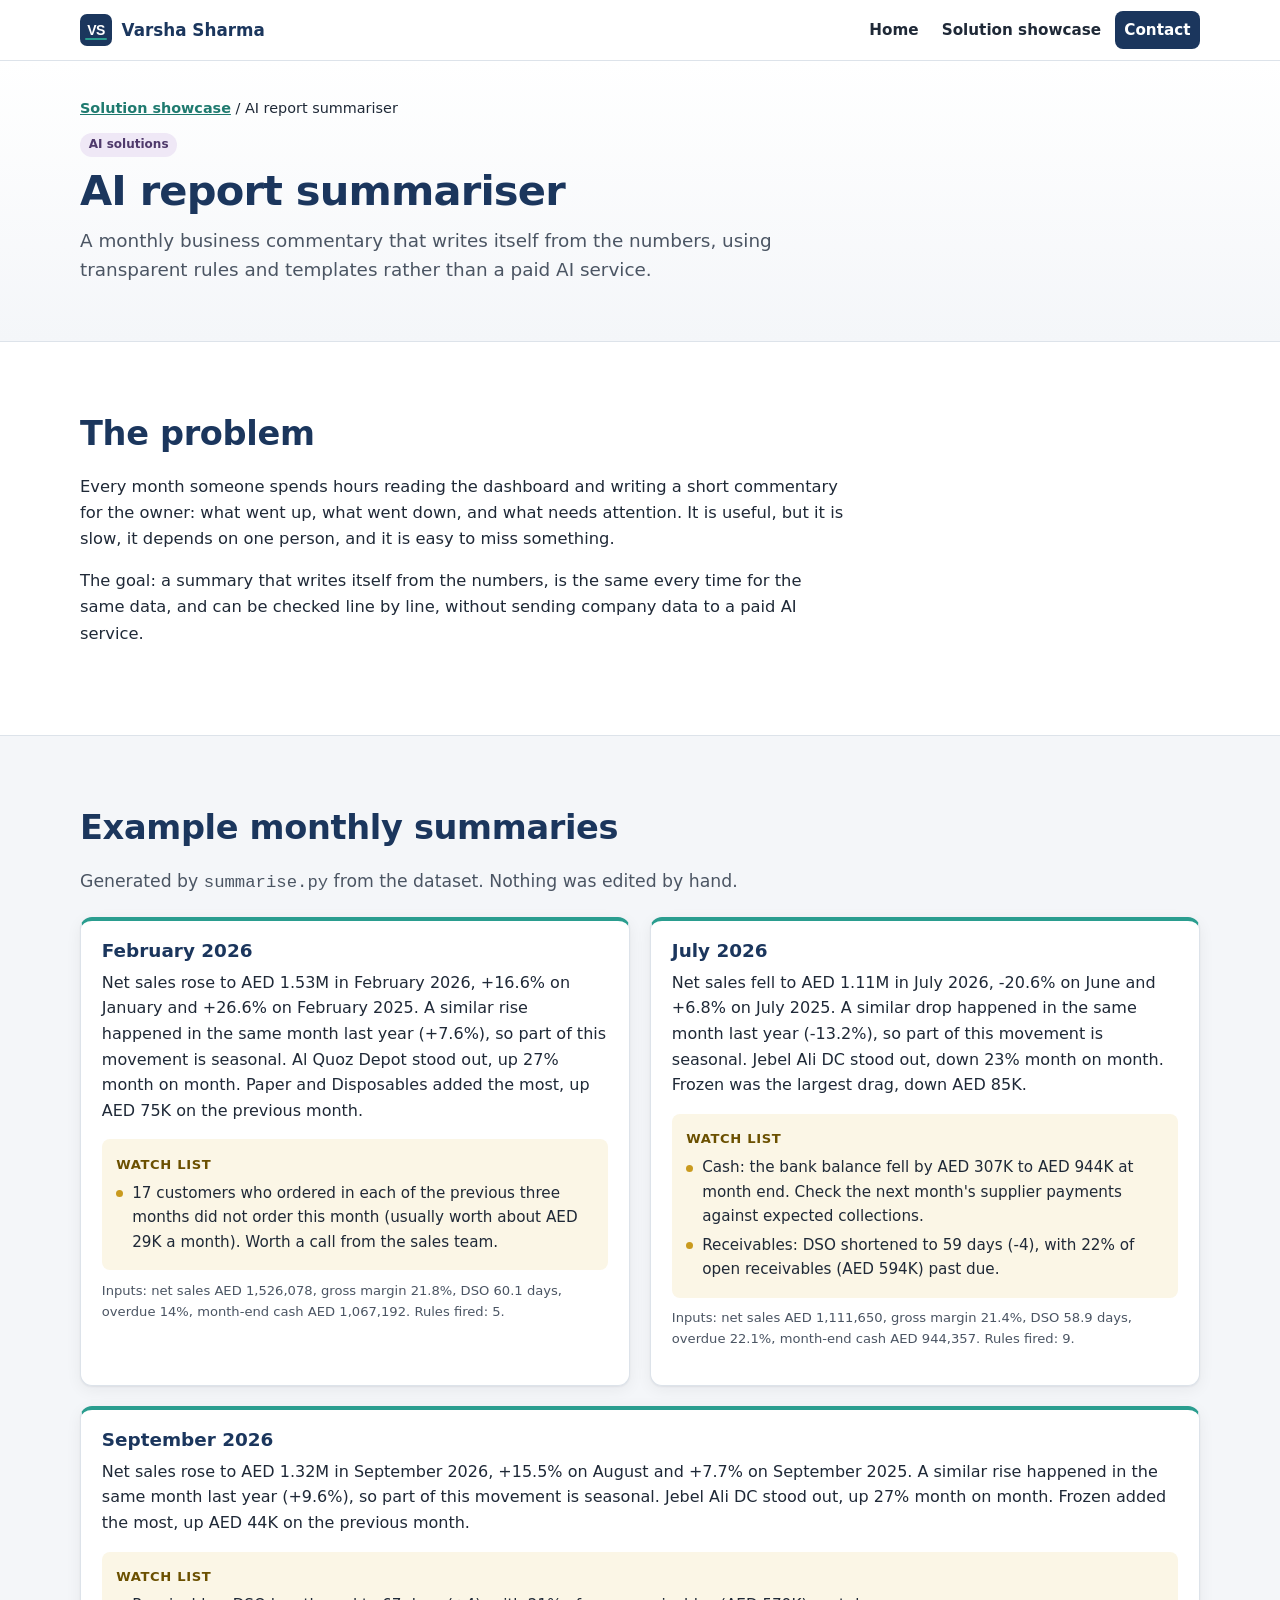
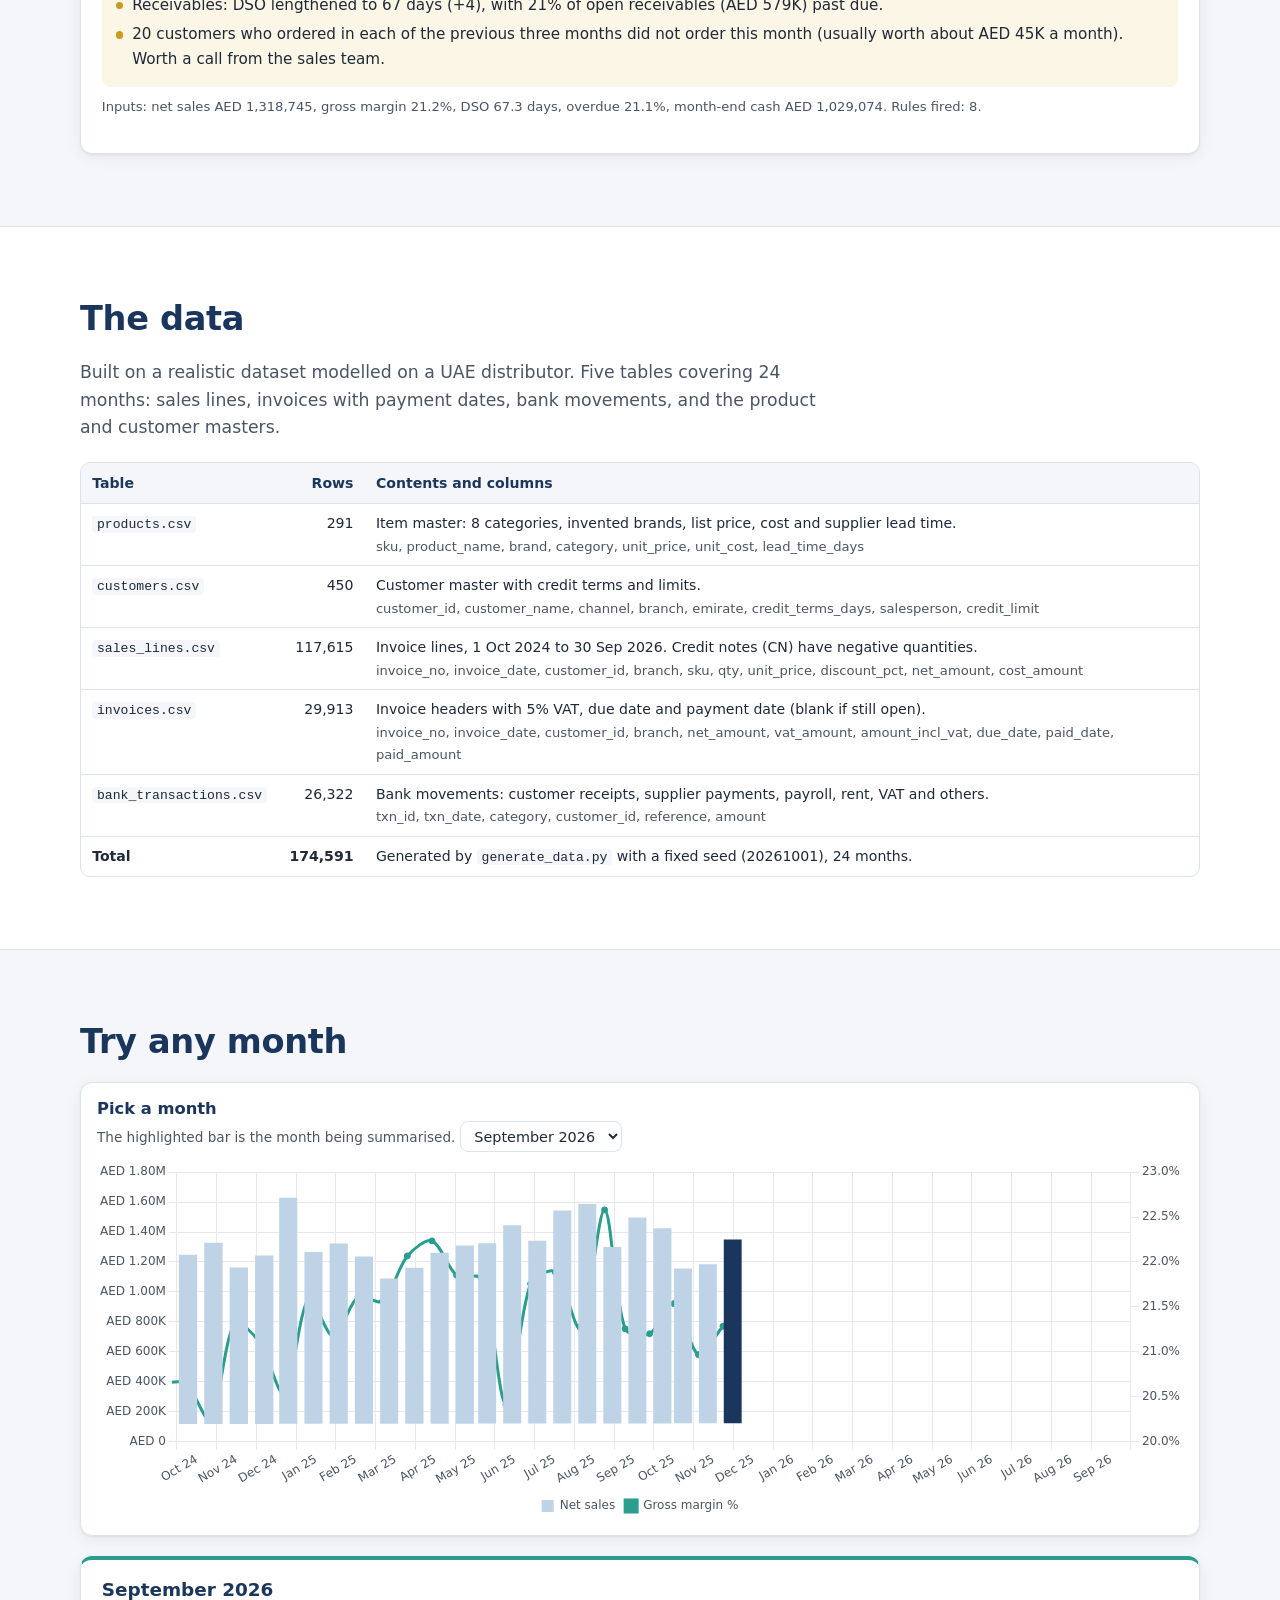
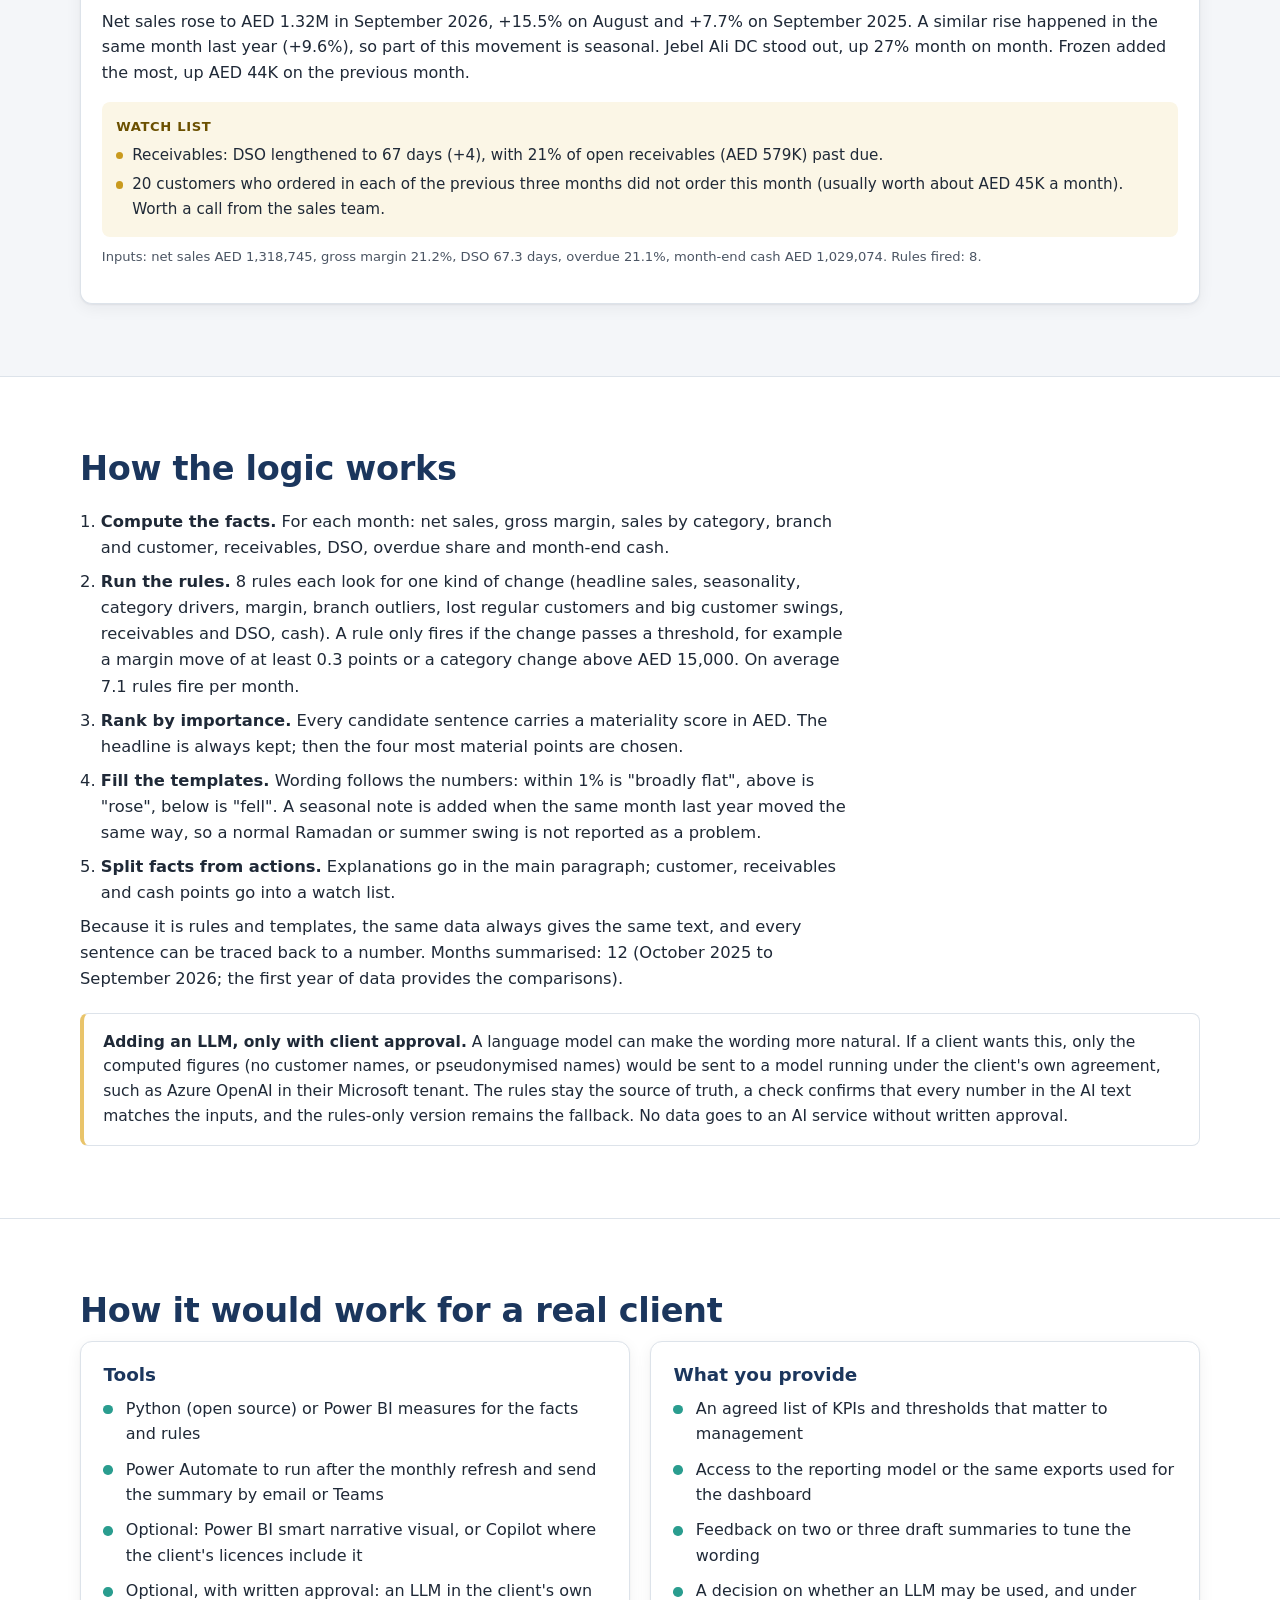
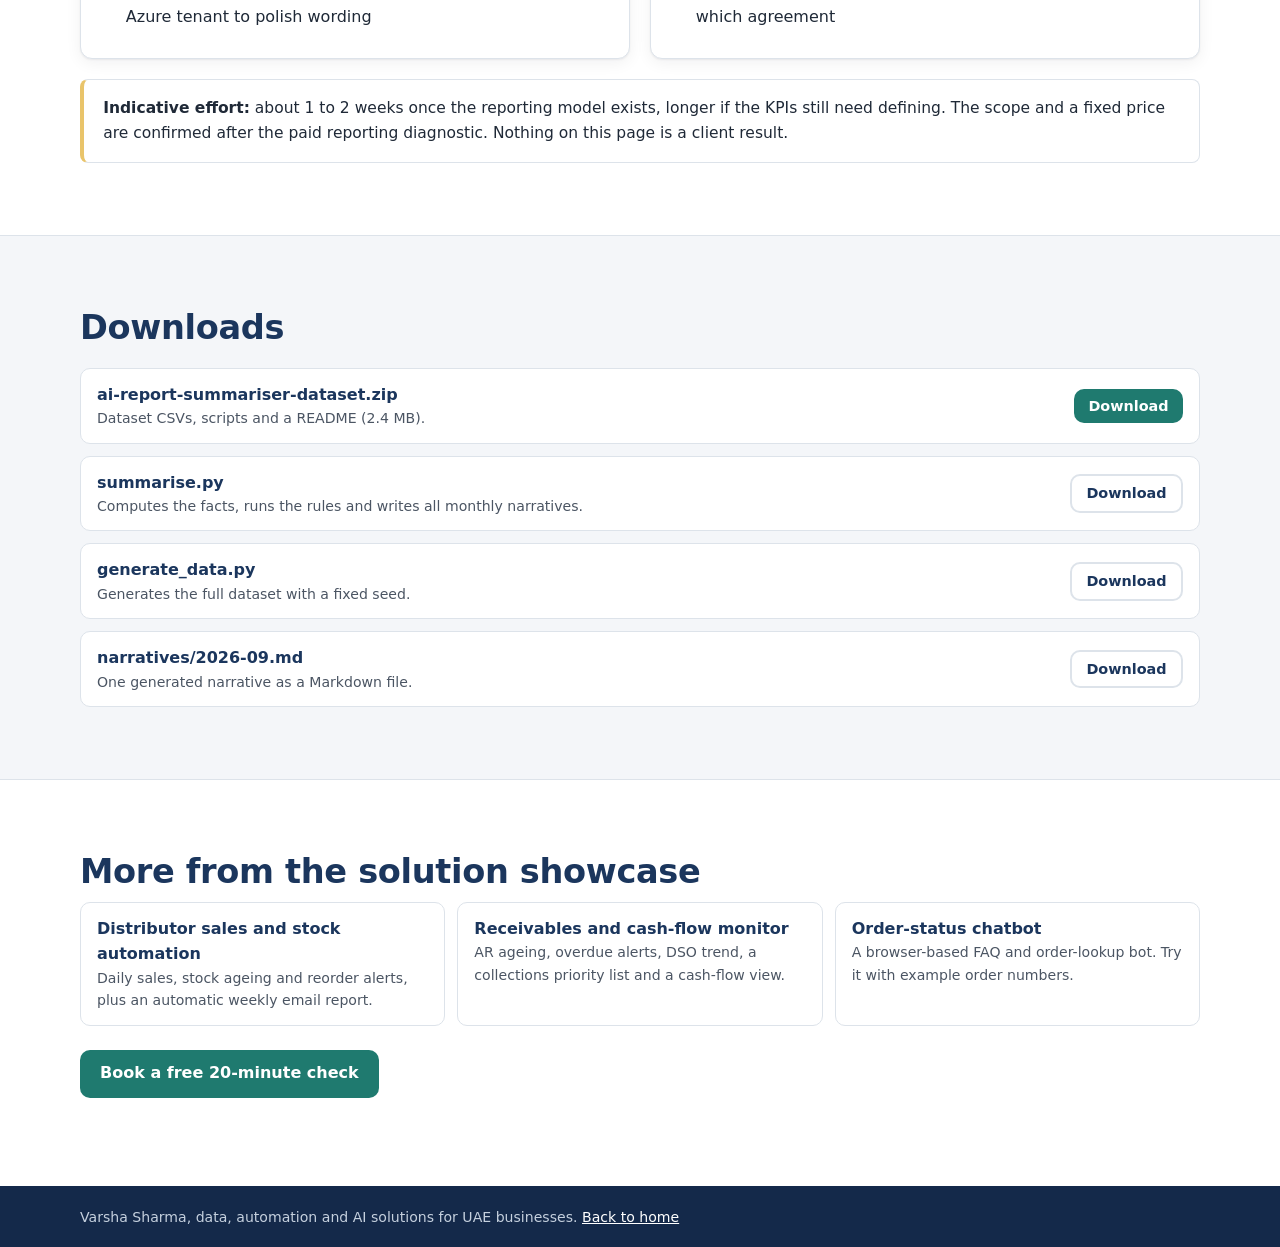
==== ai-report-summariser/index.html @ b8b7bb57 "Publish new portfolio site" ====
<!doctype html>
<html lang="en">
<head>
<meta charset="utf-8">
<meta name="viewport" content="width=device-width, initial-scale=1">
<title>AI report summariser | Solution showcase | Varsha Sharma</title>
<meta name="description" content="Solution showcase: a Python script that writes plain-English monthly business summaries from the numbers using rules and templates, with no paid AI APIs.">
<meta name="theme-color" content="#1B365D">
<link rel="canonical" href="https://itsvarsha.github.io/ai-report-summariser/">
<meta property="og:type" content="article">
<meta property="og:site_name" content="Varsha Sharma">
<meta property="og:title" content="AI report summariser | Solution showcase">
<meta property="og:description" content="Solution showcase: a Python script that writes plain-English monthly business summaries from the numbers using rules and templates, with no paid AI APIs.">
<meta property="og:url" content="https://itsvarsha.github.io/ai-report-summariser/">
<meta property="og:image" content="https://itsvarsha.github.io/assets/og-image.jpg">
<link rel="icon" href="../assets/favicon.svg" type="image/svg+xml">
<link rel="stylesheet" href="../styles.css">
</head>
<body>
<a class="skip" href="#main">Skip to content</a>
<header class="site-header">
  <div class="wrap bar">
    <a class="brand" href="../index.html" aria-label="Varsha Sharma, home">
      <img src="../assets/favicon.svg" alt="" width="32" height="32">
      <span>Varsha Sharma</span>
    </a>
    <nav aria-label="Main">
      <ul>
        <li><a href="../index.html">Home</a></li>
        <li><a href="../index.html#projects">Solution showcase</a></li>
        <li><a class="nav-cta" href="../index.html#contact">Contact</a></li>
      </ul>
    </nav>
  </div>
</header>
<main id="main">
<section class="page-hero"><div class="wrap">
<p class="crumbs"><a href="../index.html#projects">Solution showcase</a> / AI report summariser</p>
<div class="pillars"><span class="pillar p-ai">AI solutions</span></div>
<h1>AI report summariser</h1>
<p class="lead">A monthly business commentary that writes itself from the numbers, using transparent rules and templates rather than a paid AI service.</p>
</div></section>

<section class="section" aria-labelledby="p-title"><div class="wrap stack">
<h2 id="p-title">The problem</h2>
<div class="prose"><p>Every month someone spends hours reading the dashboard and writing a short commentary for the owner: what went up, what went down, and what needs attention. It is useful, but it is slow, it depends on one person, and it is easy to miss something.</p>
<p>The goal: a summary that writes itself from the numbers, is the same every time for the same data, and can be checked line by line, without sending company data to a paid AI service.</p></div>
</div></section>
<section class="section alt" aria-labelledby="ex-title"><div class="wrap stack">
<h2 id="ex-title">Example monthly summaries</h2>
<p class="section-lead" style="margin-bottom:0">Generated by <code>summarise.py</code> from the dataset. Nothing was edited by hand.</p>
<div class="chart-grid two">
<div class="narr" data-example="2026-02"></div>
<div class="narr" data-example="2026-07"></div>
</div>
<div class="narr" data-example="2026-09"></div>
</div></section>
<section class="section" aria-labelledby="d-title"><div class="wrap stack">
<h2 id="d-title">The data</h2>
<p class="section-lead" style="margin-bottom:0">Built on a realistic dataset modelled on a UAE distributor. Five tables covering 24 months: sales lines, invoices with payment dates, bank movements, and the product and customer masters.</p>
<div class="table-wrap"><table class="data"><thead><tr><th scope="col">Table</th><th scope="col" class="num">Rows</th><th scope="col">Contents and columns</th></tr></thead><tbody><tr><td><code>products.csv</code></td><td class="num">291</td><td>Item master: 8 categories, invented brands, list price, cost and supplier lead time.<br><span style="color:var(--muted);font-size:.82rem">sku, product_name, brand, category, unit_price, unit_cost, lead_time_days</span></td></tr><tr><td><code>customers.csv</code></td><td class="num">450</td><td>Customer master with credit terms and limits.<br><span style="color:var(--muted);font-size:.82rem">customer_id, customer_name, channel, branch, emirate, credit_terms_days, salesperson, credit_limit</span></td></tr><tr><td><code>sales_lines.csv</code></td><td class="num">117,615</td><td>Invoice lines, 1 Oct 2024 to 30 Sep 2026. Credit notes (CN) have negative quantities.<br><span style="color:var(--muted);font-size:.82rem">invoice_no, invoice_date, customer_id, branch, sku, qty, unit_price, discount_pct, net_amount, cost_amount</span></td></tr><tr><td><code>invoices.csv</code></td><td class="num">29,913</td><td>Invoice headers with 5% VAT, due date and payment date (blank if still open).<br><span style="color:var(--muted);font-size:.82rem">invoice_no, invoice_date, customer_id, branch, net_amount, vat_amount, amount_incl_vat, due_date, paid_date, paid_amount</span></td></tr><tr><td><code>bank_transactions.csv</code></td><td class="num">26,322</td><td>Bank movements: customer receipts, supplier payments, payroll, rent, VAT and others.<br><span style="color:var(--muted);font-size:.82rem">txn_id, txn_date, category, customer_id, reference, amount</span></td></tr><tr><td><strong>Total</strong></td><td class="num"><strong>174,591</strong></td><td>Generated by <code>generate_data.py</code> with a fixed seed (20261001), 24 months.</td></tr></tbody></table></div>
</div></section>
<section class="section alt" aria-labelledby="try-title"><div class="wrap stack">
<h2 id="try-title">Try any month</h2>
<div class="chart-card"><h3>Pick a month</h3><p class="sub">The highlighted bar is the month being summarised.
<select class="inline" id="month-select" aria-label="Choose a month to summarise"></select></p>
<div class="chart-box tall"><canvas id="c-trend" role="img" aria-label="Monthly net sales and gross margin chart"></canvas></div></div>
<div class="narr" id="narr-out" aria-live="polite"></div>
</div></section>
<section class="section" aria-labelledby="l-title"><div class="wrap stack">
<h2 id="l-title">How the logic works</h2>
<div class="prose"><ol>
<li><strong>Compute the facts.</strong> For each month: net sales, gross margin, sales by category, branch and customer, receivables, DSO, overdue share and month-end cash.</li>
<li><strong>Run the rules.</strong> 8 rules each look for one kind of change (headline sales, seasonality, category drivers, margin, branch outliers, lost regular customers and big customer swings, receivables and DSO, cash). A rule only fires if the change passes a threshold, for example a margin move of at least 0.3 points or a category change above AED 15,000. On average 7.1 rules fire per month.</li>
<li><strong>Rank by importance.</strong> Every candidate sentence carries a materiality score in AED. The headline is always kept; then the four most material points are chosen.</li>
<li><strong>Fill the templates.</strong> Wording follows the numbers: within 1% is "broadly flat", above is "rose", below is "fell". A seasonal note is added when the same month last year moved the same way, so a normal Ramadan or summer swing is not reported as a problem.</li>
<li><strong>Split facts from actions.</strong> Explanations go in the main paragraph; customer, receivables and cash points go into a watch list.</li>
</ol>
<p>Because it is rules and templates, the same data always gives the same text, and every sentence can be traced back to a number. Months summarised: 12 (October 2025 to September 2026; the first year of data provides the comparisons).</p></div>
<div class="callout"><p><strong>Adding an LLM, only with client approval.</strong> A language model can make the wording more natural. If a client wants this, only the computed figures (no customer names, or pseudonymised names) would be sent to a model running under the client's own agreement, such as Azure OpenAI in their Microsoft tenant. The rules stay the source of truth, a check confirms that every number in the AI text matches the inputs, and the rules-only version remains the fallback. No data goes to an AI service without written approval.</p></div>
</div></section>
<section class="section" id="real-client" aria-labelledby="rc-title"><div class="wrap">
<h2 id="rc-title">How it would work for a real client</h2>
<div class="two-col">
<div class="card"><h3>Tools</h3><ul class="list"><li>Python (open source) or Power BI measures for the facts and rules</li><li>Power Automate to run after the monthly refresh and send the summary by email or Teams</li><li>Optional: Power BI smart narrative visual, or Copilot where the client's licences include it</li><li>Optional, with written approval: an LLM in the client's own Azure tenant to polish wording</li></ul></div>
<div class="card"><h3>What you provide</h3><ul class="list"><li>An agreed list of KPIs and thresholds that matter to management</li><li>Access to the reporting model or the same exports used for the dashboard</li><li>Feedback on two or three draft summaries to tune the wording</li><li>A decision on whether an LLM may be used, and under which agreement</li></ul></div>
</div>
<div class="callout" style="margin-top:1.25rem"><p><strong>Indicative effort:</strong> about 1 to 2 weeks once the reporting model exists, longer if the KPIs still need defining. The scope and a fixed price are confirmed after the paid reporting diagnostic. Nothing on this page is a client result.</p></div>
</div></section>
<section class="section alt" aria-labelledby="dl-title"><div class="wrap stack">
<h2 id="dl-title">Downloads</h2>
<div class="dl-list"><div class="dl-item"><div><div class="dl-name">ai-report-summariser-dataset.zip</div><div class="dl-desc">Dataset CSVs, scripts and a README (2.4 MB).</div></div><a class="btn btn-primary" href="downloads/ai-report-summariser-dataset.zip" download>Download</a></div><div class="dl-item"><div><div class="dl-name">summarise.py</div><div class="dl-desc">Computes the facts, runs the rules and writes all monthly narratives.</div></div><a class="btn btn-ghost" href="scripts/summarise.py" download>Download</a></div><div class="dl-item"><div><div class="dl-name">generate_data.py</div><div class="dl-desc">Generates the full dataset with a fixed seed.</div></div><a class="btn btn-ghost" href="../shared/generate_data.py" download>Download</a></div><div class="dl-item"><div><div class="dl-name">narratives/2026-09.md</div><div class="dl-desc">One generated narrative as a Markdown file.</div></div><a class="btn btn-ghost" href="narratives/2026-09.md" download>Download</a></div></div>
</div></section>
<section class="section" aria-labelledby="more-title"><div class="wrap">
<h2 id="more-title">More from the solution showcase</h2>
<div class="other-projects"><a href="../distributor-sales-stock-automation/index.html">Distributor sales and stock automation<span>Daily sales, stock ageing and reorder alerts, plus an automatic weekly email report.</span></a><a href="../receivables-cashflow-monitor/index.html">Receivables and cash-flow monitor<span>AR ageing, overdue alerts, DSO trend, a collections priority list and a cash-flow view.</span></a><a href="../order-status-chatbot/index.html">Order-status chatbot<span>A browser-based FAQ and order-lookup bot. Try it with example order numbers.</span></a></div>
<p style="margin-top:1.5rem"><a class="btn btn-primary" href="../index.html#contact">Book a free 20-minute check</a></p>
</div></section>
</main>
<footer class="site-footer">
  <div class="wrap foot">
    <p>Varsha Sharma, data, automation and AI solutions for UAE businesses. <a href="../index.html" style="color:#fff">Back to home</a></p>
  </div>
</footer>
<script src="../assets/vendor/chart.umd.min.js"></script>
<script src="../assets/js/charts-common.js"></script>
<script src="data.js"></script><script src="app.js"></script>
</body>
</html>
---- styles.css ----
:root{--navy:#1B365D;--navy-2:#14294a;--teal:#2A9D8F;--teal-d:#1f7a6f;--sand:#E9C46A;--ink:#1F2937;--muted:#4B5563;--line:#DDE3EA;--bg:#F4F6F9;--red:#B5403A;--r:12px;--shadow:0 1px 2px rgba(16,24,40,.06),0 4px 16px rgba(16,24,40,.06)}
*,*::before,*::after{box-sizing:border-box}
html{scroll-behavior:smooth;-webkit-text-size-adjust:100%}
body{margin:0;font-family:"Segoe UI",system-ui,-apple-system,Roboto,"Helvetica Neue",Arial,sans-serif;color:var(--ink);background:#fff;font-size:1rem;line-height:1.6}
img{max-width:100%;height:auto;display:block}
a{color:var(--teal-d)}
h1,h2,h3{color:var(--navy);line-height:1.2;margin:0 0 .6rem}
h1{font-size:clamp(1.9rem,6vw,3rem);letter-spacing:-.02em}
h2{font-size:clamp(1.5rem,4vw,2.1rem);letter-spacing:-.01em}
h3{font-size:1.15rem}
p{margin:0 0 1rem}
ul,ol{margin:0;padding:0;list-style:none}
.wrap{width:100%;max-width:1160px;margin:0 auto;padding:0 1.25rem}
.skip{position:absolute;left:-999px;top:0;background:var(--navy);color:#fff;padding:.5rem 1rem;z-index:100}
.skip:focus{left:1rem}
:focus-visible{outline:3px solid var(--sand);outline-offset:2px}

/* header */
.site-header{position:sticky;top:0;z-index:50;background:rgba(255,255,255,.96);border-bottom:1px solid var(--line);backdrop-filter:saturate(1.5) blur(6px)}
.bar{display:flex;align-items:center;justify-content:space-between;gap:1rem;min-height:60px;flex-wrap:wrap}
.brand{display:flex;align-items:center;gap:.6rem;text-decoration:none;color:var(--navy);font-weight:700;font-size:1.05rem}
.site-header nav ul{display:flex;gap:.25rem;align-items:center}
.site-header nav a{display:block;padding:.45rem .6rem;text-decoration:none;color:var(--ink);font-weight:600;font-size:.95rem;border-radius:8px}
.site-header nav a:hover{background:var(--bg)}
.site-header nav li:not(:last-child){display:none}
.site-header nav .nav-cta{background:var(--navy);color:#fff}
.site-header nav .nav-cta:hover{background:var(--navy-2)}

/* buttons */
.btn{display:inline-block;text-decoration:none;font-weight:700;padding:.85rem 1.25rem;border-radius:10px;text-align:center;line-height:1.3;transition:background .15s}
.btn-primary{background:var(--teal-d);color:#fff}
.btn-primary:hover{background:#18665c}
.btn-ghost{color:var(--navy);border:2px solid var(--line);background:#fff}
.btn-ghost:hover{border-color:var(--navy)}

/* hero */
.hero{background:linear-gradient(180deg,#fff 0%,var(--bg) 100%);padding:2.5rem 0 3rem;border-bottom:1px solid var(--line)}
.hero-grid{display:grid;gap:2rem;align-items:center}
.hero-name{font-size:1.25rem;font-weight:700;color:var(--navy);margin:0 0 .35rem}
.eyebrow{display:block;font-size:.85rem;font-weight:700;color:var(--teal-d);text-transform:uppercase;letter-spacing:.06em;margin-bottom:.8rem}
.eyebrow .loc{display:block;color:var(--muted);margin-top:.15rem}
.lead{font-size:1.15rem;color:var(--muted);max-width:38rem}
.actions{display:flex;flex-direction:column;gap:.75rem;margin:1.5rem 0 1rem}
.hero-note{font-size:.95rem;color:var(--muted);margin:0}
.hero-shot{margin:0;background:#fff;border:1px solid var(--line);border-radius:var(--r);box-shadow:var(--shadow);overflow:hidden}
.hero-shot figcaption{padding:.55rem .8rem;border-top:1px solid var(--line)}

/* tag */
.tag{display:inline-block;background:var(--sand);color:#3b2f00;font-weight:700;font-size:.72rem;padding:.15rem .5rem;border-radius:4px;letter-spacing:.04em;text-transform:uppercase;margin-right:.5rem;vertical-align:middle}

/* sections */
.section{padding:3.5rem 0}
.section.alt{background:var(--bg);border-top:1px solid var(--line);border-bottom:1px solid var(--line)}
.section-lead{font-size:1.08rem;color:var(--muted);max-width:46rem;margin-bottom:2rem}
.two-col{display:grid;gap:1.25rem}
.card{background:#fff;border:1px solid var(--line);border-radius:var(--r);padding:1.4rem 1.4rem 1.2rem;box-shadow:var(--shadow)}
.card-problem{border-top:4px solid var(--red)}
.card-solution{border-top:4px solid var(--teal)}
.list li{position:relative;padding-left:1.4rem;margin-bottom:.6rem}
.list li::before{content:"";position:absolute;left:0;top:.55em;width:.6rem;height:.6rem;border-radius:50%;background:var(--teal)}
.list-x li::before{background:var(--red);border-radius:2px}
.mt{margin-top:1.4rem}

/* gallery */
.gallery{display:grid;gap:1.25rem}
.gallery figure{margin:0;background:#fff;border:1px solid var(--line);border-radius:var(--r);overflow:hidden;box-shadow:var(--shadow);height:100%}
.gallery a.zoom{display:block;cursor:zoom-in;border-bottom:1px solid var(--line)}
.gallery a.zoom img{transition:opacity .15s}
.gallery a.zoom:hover img{opacity:.9}
.gallery figcaption{padding:.8rem 1rem 1rem;font-size:.95rem;color:var(--muted)}
.gallery figcaption .tag{display:table;margin:0 0 .45rem}
.gallery figcaption strong{color:var(--navy)}
.gallery-note{display:flex}
.gallery-note>div{background:var(--navy);color:#DCE4EE;border-radius:var(--r);padding:1.5rem;display:flex;flex-direction:column;justify-content:center;width:100%}
.gallery-note h3{color:#fff}
.gallery-note .btn{align-self:flex-start;margin-top:.25rem}

/* steps */
.steps{display:grid;gap:1.25rem;counter-reset:s}
.step{background:var(--bg);border-top:4px solid var(--teal);border-radius:0 0 var(--r) var(--r);padding:1.3rem 1.3rem 1rem}
.step:first-child{border-top-color:var(--sand)}
.step-n{display:block;font-size:.8rem;font-weight:700;color:var(--teal-d);text-transform:uppercase;letter-spacing:.06em;margin-bottom:.3rem}
.step p{color:var(--muted);font-size:.98rem}

/* ai add-ons */
.ai-grid{display:grid;gap:1.25rem}
.ai-card{border-top:4px solid var(--navy);display:flex;flex-direction:column}
.ai-card p{color:var(--muted);font-size:.98rem}
.ai-icon{display:inline-flex;align-items:center;justify-content:center;width:44px;height:44px;border-radius:10px;background:#E7F4F2;color:var(--teal-d);margin-bottom:.8rem}
.ai-note{margin-top:auto;font-size:.88rem!important;border-top:1px solid var(--line);padding-top:.6rem;margin-bottom:0}
.ai-foot{margin:1.25rem 0 0;font-size:.92rem;color:var(--muted)}

/* about */
.about-grid{display:grid;gap:1.5rem;align-items:start}
.about-grid p{font-size:1.05rem}
.chips{display:flex;flex-wrap:wrap;gap:.5rem}
.chips li{background:#E7F4F2;color:#174f48;font-weight:600;font-size:.92rem;padding:.35rem .75rem;border-radius:999px;border:1px solid #c5e5e0}

/* contact */
.contact{background:var(--navy);color:#DCE4EE}
.contact h2{color:#fff}
.contact .section-lead{color:#DCE4EE}
.contact-list{display:grid;gap:1rem}
.contact-card{display:flex;flex-direction:column;gap:.15rem;text-decoration:none;background:rgba(255,255,255,.07);border:1px solid rgba(255,255,255,.18);border-radius:var(--r);padding:1rem 1.2rem;color:#fff;transition:background .15s}
.contact-card:hover{background:rgba(255,255,255,.14)}
.c-label{font-size:.8rem;font-weight:700;color:var(--sand);text-transform:uppercase;letter-spacing:.06em}
.c-value{font-size:1.1rem;font-weight:600;word-break:break-word}

/* footer */
.site-footer{background:var(--navy-2);color:#C5D0DE;font-size:.88rem;padding:1.25rem 0}
.foot{display:flex;flex-direction:column;gap:.25rem}
.foot p{margin:0}

/* lightbox */
dialog{border:0;padding:0;border-radius:var(--r);max-width:min(96vw,1600px);width:96vw;background:#fff;box-shadow:0 20px 60px rgba(0,0,0,.4)}
dialog::backdrop{background:rgba(10,20,40,.8)}
dialog img{width:100%}
#lb-cap{margin:0;padding:.6rem 1rem;font-weight:600;color:var(--navy)}
.lb-close{position:absolute;top:.5rem;right:.5rem;width:2.5rem;height:2.5rem;border-radius:50%;border:0;background:var(--navy);color:#fff;font-size:1.6rem;line-height:1;cursor:pointer}

/* tablet */
@media (min-width:640px){
  .actions{flex-direction:row;flex-wrap:wrap}
  .gallery{grid-template-columns:1fr 1fr}
  .steps{grid-template-columns:1fr 1fr}
  .contact-list{grid-template-columns:repeat(3,1fr)}
  .foot{flex-direction:row;justify-content:space-between}
}
@media (min-width:860px){
  .site-header nav li:not(:last-child){display:block}
  .two-col{grid-template-columns:1fr 1fr}
  .about-grid{grid-template-columns:1.1fr 1fr;gap:2.5rem}
}
@media (min-width:960px){
  .hero{padding:4rem 0 4.5rem}
  .hero-grid{grid-template-columns:1.05fr 1fr;gap:3rem}
  .gallery{grid-template-columns:repeat(3,1fr)}
  .ai-grid{grid-template-columns:repeat(3,1fr)}
  .steps{grid-template-columns:repeat(4,1fr)}
  .section{padding:4.5rem 0}
}
@media (prefers-reduced-motion:reduce){html{scroll-behavior:auto}*{transition:none!important}}

/* ================= solution showcase (main page cards) ================= */
.proj-grid{display:grid;gap:1.25rem}
.proj-card{display:flex;flex-direction:column;text-decoration:none;color:inherit;background:#fff;border:1px solid var(--line);border-radius:var(--r);box-shadow:var(--shadow);padding:1.3rem 1.3rem 1.1rem;border-top:4px solid var(--teal);transition:transform .15s,box-shadow .15s}
.proj-card:hover{transform:translateY(-2px);box-shadow:0 2px 4px rgba(16,24,40,.08),0 10px 24px rgba(16,24,40,.10)}
.proj-card h3{margin-bottom:.4rem}
.proj-card p{color:var(--muted);font-size:.97rem;margin-bottom:.8rem}
.proj-card .tag{align-self:flex-start;margin-bottom:.7rem}
.proj-meta{margin-top:auto;font-size:.85rem;color:var(--muted);border-top:1px solid var(--line);padding-top:.6rem}
.proj-link{display:block;margin-top:.5rem;font-weight:700;color:var(--teal-d)}
@media (min-width:640px){.proj-grid{grid-template-columns:1fr 1fr}}
@media (min-width:1100px){.proj-grid{grid-template-columns:repeat(4,1fr)}}

/* ================= project pages ================= */
.crumbs{font-size:.9rem;margin-bottom:.8rem}
.crumbs a{color:var(--teal-d);font-weight:600}
.page-hero{background:linear-gradient(180deg,#fff 0%,var(--bg) 100%);padding:2.25rem 0 2.5rem;border-bottom:1px solid var(--line)}
.page-hero h1{font-size:clamp(1.7rem,5vw,2.6rem)}
.page-hero .lead{max-width:46rem}
.page-hero .tag{font-size:.8rem;padding:.25rem .6rem;margin-bottom:.8rem}
.kpis{display:grid;grid-template-columns:repeat(2,1fr);gap:.75rem;margin:1.5rem 0 0}
.kpi{background:#fff;border:1px solid var(--line);border-radius:10px;padding:.8rem 1rem}
.kpi .k-label{font-size:.8rem;color:var(--muted);font-weight:600;line-height:1.3}
.kpi .k-value{font-size:1.35rem;font-weight:700;color:var(--navy);line-height:1.3;margin-top:.2rem}
.kpi .k-note{font-size:.8rem;color:var(--muted)}
.chart-grid{display:grid;gap:1.25rem}
.chart-card{background:#fff;border:1px solid var(--line);border-radius:var(--r);box-shadow:var(--shadow);padding:1rem 1rem .8rem;min-width:0}
.chart-card h3{font-size:1.02rem;margin-bottom:.15rem}
.chart-card .sub{font-size:.85rem;color:var(--muted);margin-bottom:.6rem}
.chart-box{position:relative;height:280px}
.chart-box.tall{height:340px}
.chart-controls{display:flex;flex-wrap:wrap;gap:.4rem;margin-bottom:.6rem}
.chip-btn,.seg button{font:inherit;font-size:.85rem;font-weight:600;border:1px solid var(--line);background:#fff;color:var(--navy);border-radius:999px;padding:.3rem .8rem;cursor:pointer}
.chip-btn:hover{border-color:var(--navy)}
.seg button[aria-pressed="true"]{background:var(--navy);color:#fff;border-color:var(--navy)}
select.inline{font:inherit;font-size:.9rem;padding:.35rem .6rem;border:1px solid var(--line);border-radius:8px;background:#fff;color:var(--ink)}
.table-wrap{overflow-x:auto;-webkit-overflow-scrolling:touch;border:1px solid var(--line);border-radius:10px;background:#fff}
table.data{width:100%;border-collapse:collapse;font-size:.88rem}
table.data th{background:var(--bg);color:var(--navy);text-align:left;font-weight:700;padding:.55rem .7rem;border-bottom:1px solid var(--line);white-space:nowrap}
table.data td{padding:.5rem .7rem;border-bottom:1px solid var(--line);vertical-align:top}
table.data tr:last-child td{border-bottom:0}
table.data td.num,table.data th.num{text-align:right;white-space:nowrap}
table.data code{font-size:.82rem;background:var(--bg);padding:.05rem .3rem;border-radius:4px}
.pill{display:inline-block;font-size:.75rem;font-weight:700;padding:.1rem .5rem;border-radius:999px;white-space:nowrap}
.pill.red{background:#F8E3E1;color:#8f2f29}.pill.amber{background:#FBF1D6;color:#6b5000}.pill.green{background:#E2F2EF;color:#174f48}
.prose{max-width:48rem}
.prose p,.prose li{font-size:1.02rem}
.prose ol{list-style:decimal;padding-left:1.3rem}
.prose ol li{margin-bottom:.5rem}
.stack>*+*{margin-top:1.25rem}
.callout{background:#fff;border:1px solid var(--line);border-left:4px solid var(--sand);border-radius:8px;padding:1rem 1.2rem;font-size:.97rem}
.callout p:last-child{margin-bottom:0}
.dl-list{display:grid;gap:.75rem}
.dl-item{display:flex;flex-wrap:wrap;align-items:center;justify-content:space-between;gap:.5rem 1rem;background:#fff;border:1px solid var(--line);border-radius:10px;padding:.8rem 1rem}
.dl-item .dl-name{font-weight:700;color:var(--navy)}
.dl-item .dl-desc{font-size:.88rem;color:var(--muted)}
.dl-item .btn{padding:.5rem .9rem;font-size:.9rem}
.email-frame{width:100%;height:880px;border:1px solid var(--line);border-radius:var(--r);background:#EEF1F5;box-shadow:var(--shadow)}
.flow{display:grid;gap:.6rem;counter-reset:f}
.flow li{position:relative;background:#fff;border:1px solid var(--line);border-radius:10px;padding:.7rem .9rem .7rem 3rem;font-size:.97rem}
.flow li::before{counter-increment:f;content:counter(f);position:absolute;left:.8rem;top:.7rem;width:1.6rem;height:1.6rem;border-radius:50%;background:var(--navy);color:#fff;font-weight:700;font-size:.85rem;display:flex;align-items:center;justify-content:center}
.narr{background:#fff;border:1px solid var(--line);border-radius:var(--r);box-shadow:var(--shadow);padding:1.2rem 1.3rem;border-top:4px solid var(--teal)}
.narr h3{margin-bottom:.5rem}
.narr p{font-size:1rem}
.narr .watch{background:#FBF6E6;border-radius:8px;padding:.7rem .9rem;margin-top:.6rem}
.narr .watch strong{color:#6b5000;font-size:.82rem;text-transform:uppercase;letter-spacing:.05em}
.narr .watch ul{margin-top:.3rem}
.narr .watch li{font-size:.95rem;margin-bottom:.3rem;padding-left:1rem;position:relative}
.narr .watch li::before{content:"";position:absolute;left:0;top:.6em;width:.45rem;height:.45rem;border-radius:50%;background:#C99A1E}
.narr .kline{font-size:.82rem;color:var(--muted);margin-top:.6rem}
.other-projects{display:grid;gap:.75rem}
.other-projects a{display:block;background:#fff;border:1px solid var(--line);border-radius:10px;padding:.8rem 1rem;text-decoration:none;font-weight:700;color:var(--navy)}
.other-projects a:hover{border-color:var(--navy)}
.other-projects span{display:block;font-weight:400;font-size:.88rem;color:var(--muted)}

/* chatbot */
.chat{background:#fff;border:1px solid var(--line);border-radius:var(--r);box-shadow:var(--shadow);display:flex;flex-direction:column;max-width:760px}
.chat-head{background:var(--navy);color:#fff;padding:.8rem 1rem;border-radius:var(--r) var(--r) 0 0;display:flex;justify-content:space-between;align-items:center;gap:.5rem;flex-wrap:wrap}
.chat-head strong{font-size:1rem}
.chat-head span{font-size:.8rem;opacity:.85}
.chat-log{height:380px;overflow-y:auto;padding:1rem;display:flex;flex-direction:column;gap:.6rem;background:#F7F9FB}
.msg{max-width:85%;padding:.6rem .85rem;border-radius:14px;font-size:.95rem;line-height:1.45;white-space:pre-line}
.msg.bot{background:#fff;border:1px solid var(--line);align-self:flex-start;border-bottom-left-radius:4px}
.msg.user{background:var(--teal-d);color:#fff;align-self:flex-end;border-bottom-right-radius:4px}
.chat-form{display:flex;gap:.5rem;padding:.75rem;border-top:1px solid var(--line)}
.chat-form input{flex:1;min-width:0;font:inherit;padding:.6rem .8rem;border:1px solid var(--line);border-radius:10px}
.chat-form button{font:inherit;font-weight:700;background:var(--navy);color:#fff;border:0;border-radius:10px;padding:.6rem 1rem;cursor:pointer}
.chat-chips{display:flex;flex-wrap:wrap;gap:.4rem;padding:0 .75rem .8rem}
.chip-label{font-size:.8rem;font-weight:700;color:var(--muted);width:100%;margin-top:.2rem}

@media (min-width:640px){
  .kpis{grid-template-columns:repeat(3,1fr)}
  .other-projects{grid-template-columns:repeat(3,1fr)}
}
@media (min-width:960px){
  .kpis{grid-template-columns:repeat(4,1fr)}
  .chart-grid.two{grid-template-columns:1fr 1fr}
  .chart-box{height:300px}
  .chart-box.tall{height:360px}
}
@media (max-width:639px){.email-frame{height:760px}.chat-log{height:340px}}

/* service pillars */
.pillar-grid{display:grid;gap:1.25rem}
.pillar-card{display:flex;flex-direction:column}
.pillar-card>p{color:var(--muted)}
.pillar-card .list li{font-size:.97rem}
.pc-data{border-top:4px solid var(--navy)}
.pc-flow{border-top:4px solid var(--teal)}
.pc-ai{border-top:4px solid #7B5EA7}
.pc-ai .ai-icon{background:#EFE8F6;color:#5a3f86}
.pc-data .ai-icon{background:#E3EAF3;color:var(--navy)}
.pillars{display:flex;flex-wrap:wrap;gap:.35rem;margin-bottom:.6rem}
.pillar{display:inline-block;font-size:.75rem;font-weight:700;padding:.15rem .55rem;border-radius:999px}
.p-data{background:#E3EAF3;color:#1B365D}
.p-flow{background:#E2F2EF;color:#174f48}
.p-ai{background:#EFE8F6;color:#4f3a6b}
@media (min-width:960px){.pillar-grid{grid-template-columns:repeat(3,1fr)}}
.proj-grid>li{display:flex}
.proj-card{flex:1}
.hero-pillars{margin:0}
.hero-pillars .pillar{font-size:.8rem;padding:.25rem .65rem}
.pillar-ex{font-size:.95rem;color:var(--ink)!important;background:var(--bg);border-radius:8px;padding:.6rem .8rem}
.delivered{display:grid;gap:.75rem;counter-reset:d}
.delivered li{position:relative;background:#fff;border:1px solid var(--line);border-left:4px solid var(--teal);border-radius:8px;padding:.85rem 1rem .85rem 1.1rem;font-size:1rem;box-shadow:var(--shadow)}
.edu{color:var(--muted)}
@media (min-width:860px){.delivered{grid-template-columns:1fr 1fr}}
.hero-note{margin:0 0 .6rem;font-weight:600;color:var(--navy)}
.contact-loc{color:#fff;font-weight:600;margin:-1rem 0 1.5rem}
table.data td .pill{white-space:normal;line-height:1.35}
.section:not(.alt):not(.contact)+.section:not(.alt):not(.contact){border-top:1px solid var(--line)}
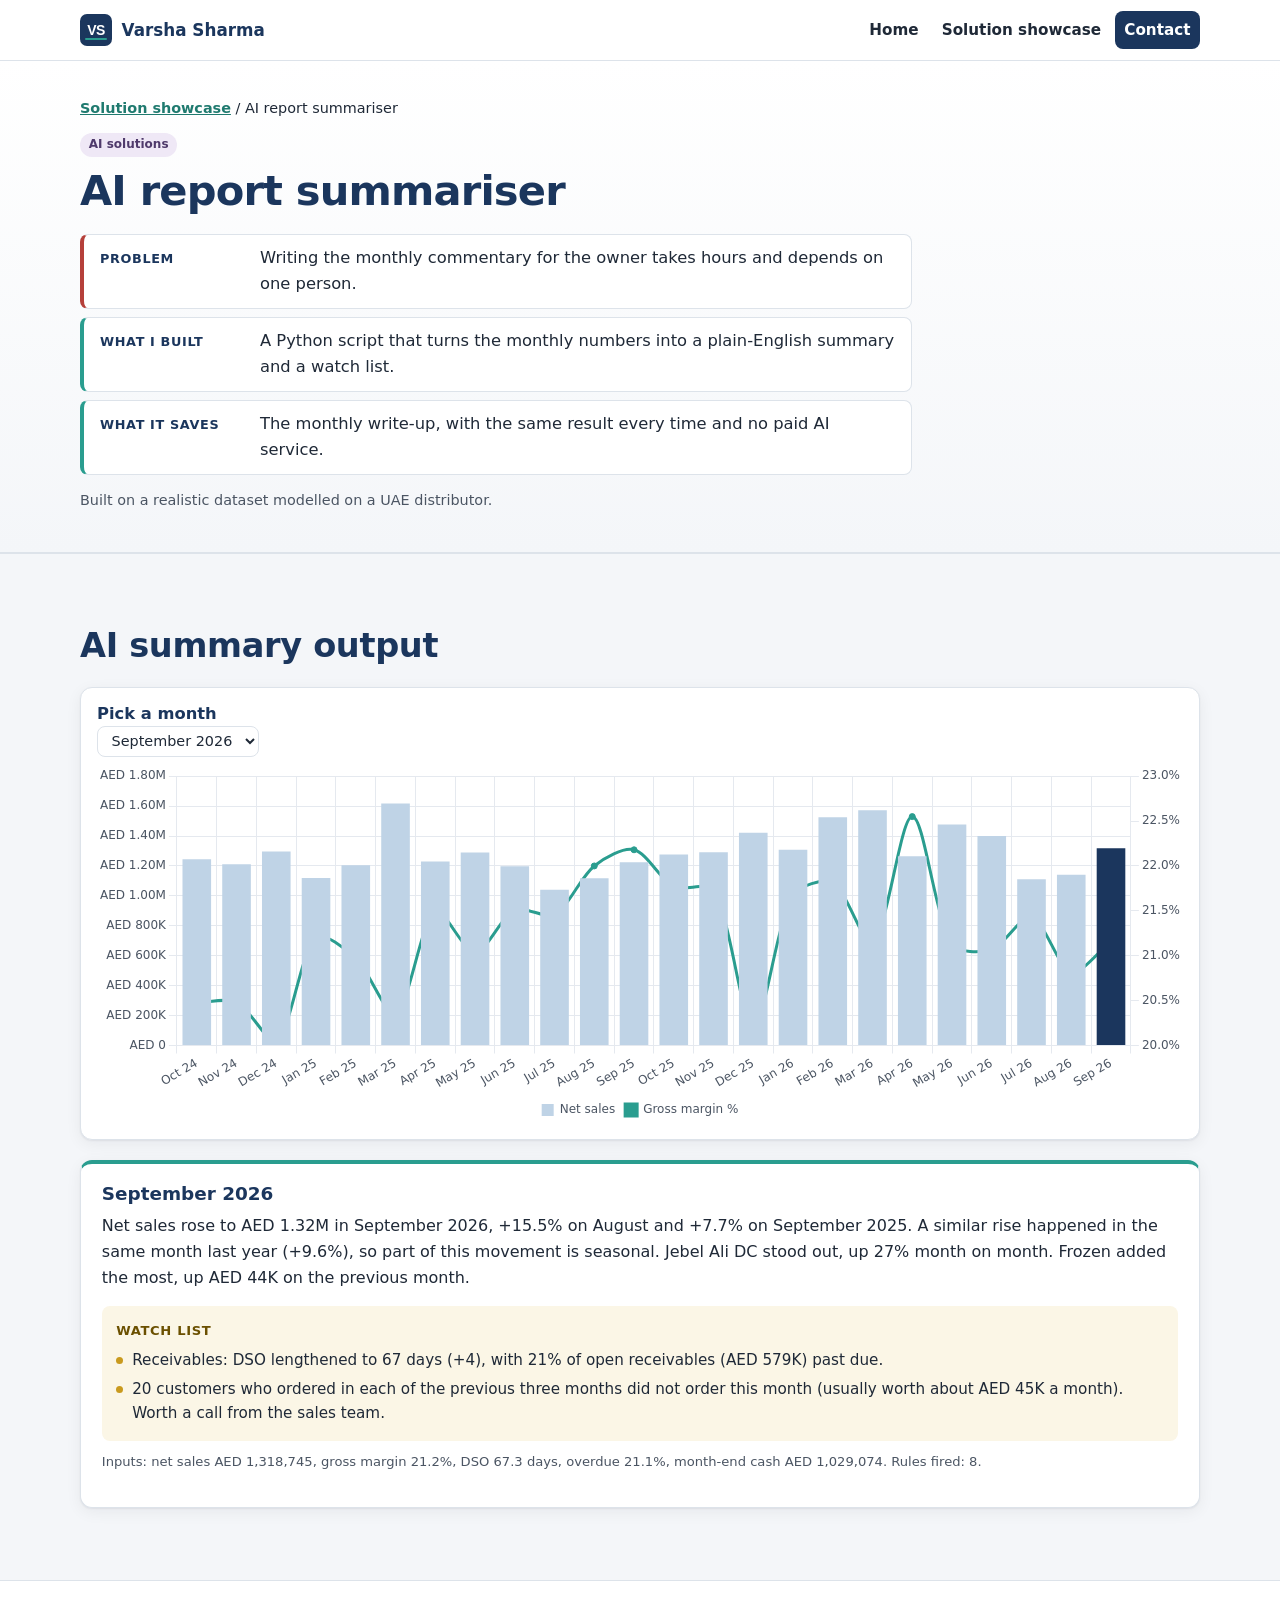
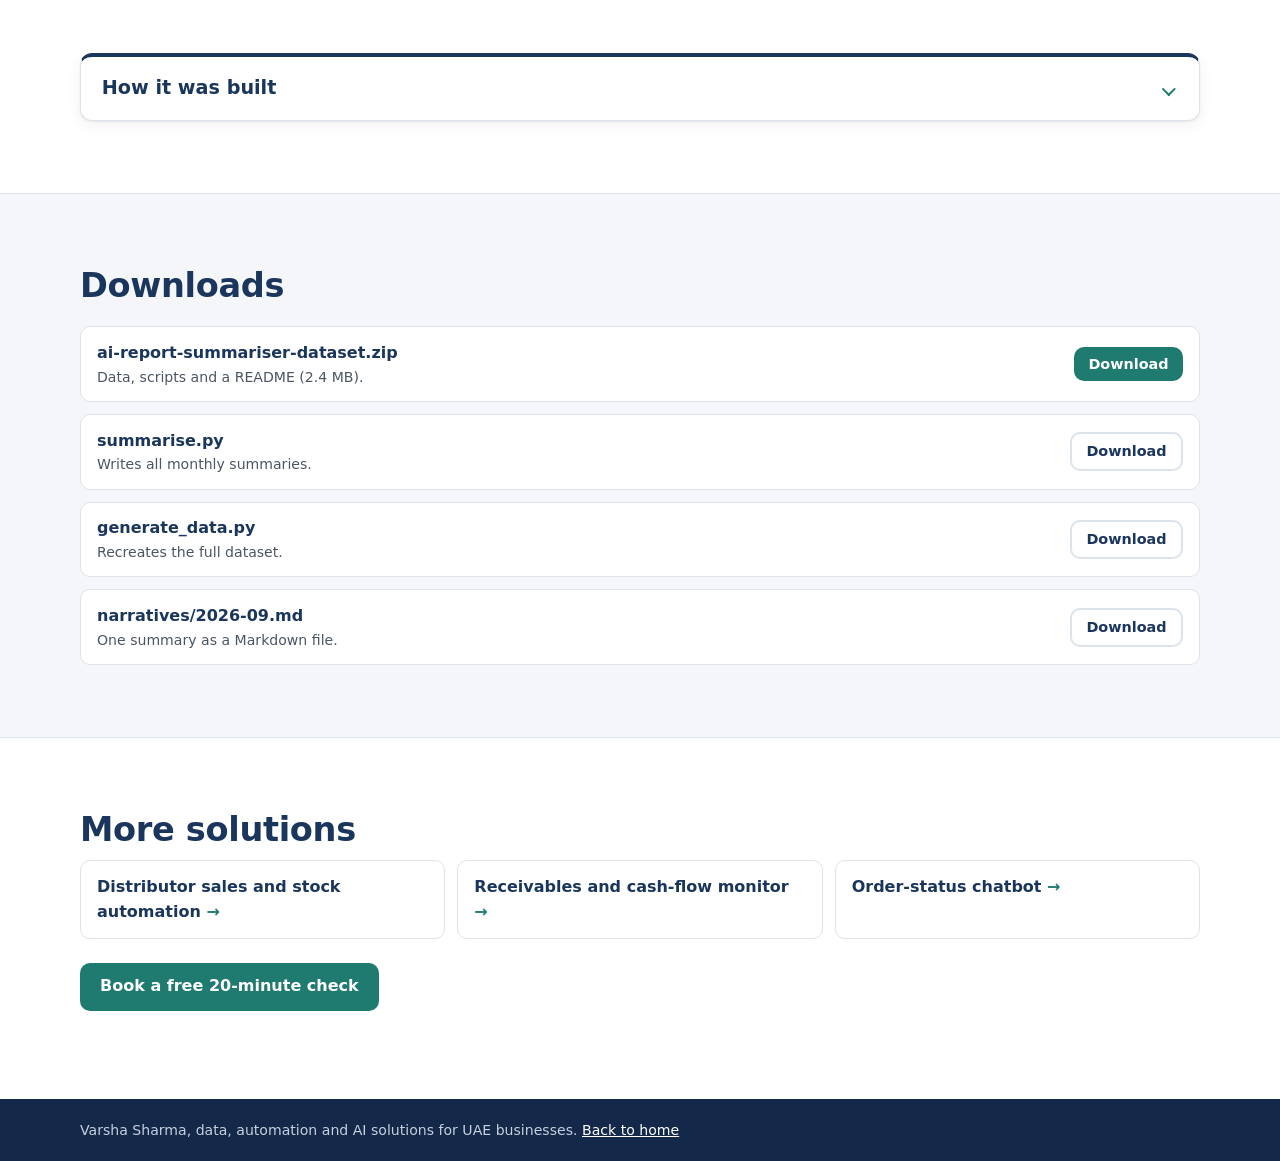
==== commit 45c9d86d: "Simplify solution showcase" ====
--- a/ai-report-summariser/index.html
+++ b/ai-report-summariser/index.html
@@ -38,37 +38,20 @@
 <p class="crumbs"><a href="../index.html#projects">Solution showcase</a> / AI report summariser</p>
 <div class="pillars"><span class="pillar p-ai">AI solutions</span></div>
 <h1>AI report summariser</h1>
-<p class="lead">A monthly business commentary that writes itself from the numbers, using transparent rules and templates rather than a paid AI service.</p>
+<dl class="summary"><div><dt>Problem</dt><dd>Writing the monthly commentary for the owner takes hours and depends on one person.</dd></div><div><dt>What I built</dt><dd>A Python script that turns the monthly numbers into a plain-English summary and a watch list.</dd></div><div><dt>What it saves</dt><dd>The monthly write-up, with the same result every time and no paid AI service.</dd></div></dl><p class="neutral-note">Built on a realistic dataset modelled on a UAE distributor.</p>
 </div></section>
 
-<section class="section" aria-labelledby="p-title"><div class="wrap stack">
-<h2 id="p-title">The problem</h2>
-<div class="prose"><p>Every month someone spends hours reading the dashboard and writing a short commentary for the owner: what went up, what went down, and what needs attention. It is useful, but it is slow, it depends on one person, and it is easy to miss something.</p>
-<p>The goal: a summary that writes itself from the numbers, is the same every time for the same data, and can be checked line by line, without sending company data to a paid AI service.</p></div>
-</div></section>
-<section class="section alt" aria-labelledby="ex-title"><div class="wrap stack">
-<h2 id="ex-title">Example monthly summaries</h2>
-<p class="section-lead" style="margin-bottom:0">Generated by <code>summarise.py</code> from the dataset. Nothing was edited by hand.</p>
-<div class="chart-grid two">
-<div class="narr" data-example="2026-02"></div>
-<div class="narr" data-example="2026-07"></div>
-</div>
-<div class="narr" data-example="2026-09"></div>
-</div></section>
-<section class="section" aria-labelledby="d-title"><div class="wrap stack">
-<h2 id="d-title">The data</h2>
-<p class="section-lead" style="margin-bottom:0">Built on a realistic dataset modelled on a UAE distributor. Five tables covering 24 months: sales lines, invoices with payment dates, bank movements, and the product and customer masters.</p>
-<div class="table-wrap"><table class="data"><thead><tr><th scope="col">Table</th><th scope="col" class="num">Rows</th><th scope="col">Contents and columns</th></tr></thead><tbody><tr><td><code>products.csv</code></td><td class="num">291</td><td>Item master: 8 categories, invented brands, list price, cost and supplier lead time.<br><span style="color:var(--muted);font-size:.82rem">sku, product_name, brand, category, unit_price, unit_cost, lead_time_days</span></td></tr><tr><td><code>customers.csv</code></td><td class="num">450</td><td>Customer master with credit terms and limits.<br><span style="color:var(--muted);font-size:.82rem">customer_id, customer_name, channel, branch, emirate, credit_terms_days, salesperson, credit_limit</span></td></tr><tr><td><code>sales_lines.csv</code></td><td class="num">117,615</td><td>Invoice lines, 1 Oct 2024 to 30 Sep 2026. Credit notes (CN) have negative quantities.<br><span style="color:var(--muted);font-size:.82rem">invoice_no, invoice_date, customer_id, branch, sku, qty, unit_price, discount_pct, net_amount, cost_amount</span></td></tr><tr><td><code>invoices.csv</code></td><td class="num">29,913</td><td>Invoice headers with 5% VAT, due date and payment date (blank if still open).<br><span style="color:var(--muted);font-size:.82rem">invoice_no, invoice_date, customer_id, branch, net_amount, vat_amount, amount_incl_vat, due_date, paid_date, paid_amount</span></td></tr><tr><td><code>bank_transactions.csv</code></td><td class="num">26,322</td><td>Bank movements: customer receipts, supplier payments, payroll, rent, VAT and others.<br><span style="color:var(--muted);font-size:.82rem">txn_id, txn_date, category, customer_id, reference, amount</span></td></tr><tr><td><strong>Total</strong></td><td class="num"><strong>174,591</strong></td><td>Generated by <code>generate_data.py</code> with a fixed seed (20261001), 24 months.</td></tr></tbody></table></div>
-</div></section>
 <section class="section alt" aria-labelledby="try-title"><div class="wrap stack">
-<h2 id="try-title">Try any month</h2>
-<div class="chart-card"><h3>Pick a month</h3><p class="sub">The highlighted bar is the month being summarised.
+<h2 id="try-title">AI summary output</h2>
+<div class="chart-card"><h3>Pick a month</h3><p class="sub">
 <select class="inline" id="month-select" aria-label="Choose a month to summarise"></select></p>
 <div class="chart-box tall"><canvas id="c-trend" role="img" aria-label="Monthly net sales and gross margin chart"></canvas></div></div>
 <div class="narr" id="narr-out" aria-live="polite"></div>
 </div></section>
-<section class="section" aria-labelledby="l-title"><div class="wrap stack">
-<h2 id="l-title">How the logic works</h2>
+<section class="section" aria-label="How it was built"><div class="wrap"><details class="how"><summary>How it was built</summary><div class="how-body stack"><h3>The problem in detail</h3>
+<div class="prose"><p>Every month someone spends hours reading the dashboard and writing a short commentary for the owner: what went up, what went down, and what needs attention. It is useful, but it is slow, it depends on one person, and it is easy to miss something.</p>
+<p>The goal: a summary that writes itself from the numbers, is the same every time for the same data, and can be checked line by line, without sending company data to a paid AI service.</p></div>
+<h3>How the logic works</h3>
 <div class="prose"><ol>
 <li><strong>Compute the facts.</strong> For each month: net sales, gross margin, sales by category, branch and customer, receivables, DSO, overdue share and month-end cash.</li>
 <li><strong>Run the rules.</strong> 8 rules each look for one kind of change (headline sales, seasonality, category drivers, margin, branch outliers, lost regular customers and big customer swings, receivables and DSO, cash). A rule only fires if the change passes a threshold, for example a margin move of at least 0.3 points or a category change above AED 15,000. On average 7.1 rules fire per month.</li>
@@ -76,24 +59,24 @@
 <li><strong>Fill the templates.</strong> Wording follows the numbers: within 1% is "broadly flat", above is "rose", below is "fell". A seasonal note is added when the same month last year moved the same way, so a normal Ramadan or summer swing is not reported as a problem.</li>
 <li><strong>Split facts from actions.</strong> Explanations go in the main paragraph; customer, receivables and cash points go into a watch list.</li>
 </ol>
-<p>Because it is rules and templates, the same data always gives the same text, and every sentence can be traced back to a number. Months summarised: 12 (October 2025 to September 2026; the first year of data provides the comparisons).</p></div>
+<p>Because it is rules and templates, the same data always gives the same text, and every sentence can be traced back to a number. Months summarised: 12 (October 2025 to September 2026; the first year of data provides the comparisons). Every summary is generated by <code>summarise.py</code>; nothing was edited by hand.</p></div>
 <div class="callout"><p><strong>Adding an LLM, only with client approval.</strong> A language model can make the wording more natural. If a client wants this, only the computed figures (no customer names, or pseudonymised names) would be sent to a model running under the client's own agreement, such as Azure OpenAI in their Microsoft tenant. The rules stay the source of truth, a check confirms that every number in the AI text matches the inputs, and the rules-only version remains the fallback. No data goes to an AI service without written approval.</p></div>
-</div></section>
-<section class="section" id="real-client" aria-labelledby="rc-title"><div class="wrap">
-<h2 id="rc-title">How it would work for a real client</h2>
+<h3>The data</h3>
+<p>Five tables covering 24 months: sales lines, invoices with payment dates, bank movements, and the product and customer masters.</p>
+<div class="table-wrap"><table class="data"><thead><tr><th scope="col">Table</th><th scope="col" class="num">Rows</th><th scope="col">Contents and columns</th></tr></thead><tbody><tr><td><code>products.csv</code></td><td class="num">291</td><td>Item master: 8 categories, invented brands, list price, cost and supplier lead time.<br><span style="color:var(--muted);font-size:.82rem">sku, product_name, brand, category, unit_price, unit_cost, lead_time_days</span></td></tr><tr><td><code>customers.csv</code></td><td class="num">450</td><td>Customer master with credit terms and limits.<br><span style="color:var(--muted);font-size:.82rem">customer_id, customer_name, channel, branch, emirate, credit_terms_days, salesperson, credit_limit</span></td></tr><tr><td><code>sales_lines.csv</code></td><td class="num">117,615</td><td>Invoice lines, 1 Oct 2024 to 30 Sep 2026. Credit notes (CN) have negative quantities.<br><span style="color:var(--muted);font-size:.82rem">invoice_no, invoice_date, customer_id, branch, sku, qty, unit_price, discount_pct, net_amount, cost_amount</span></td></tr><tr><td><code>invoices.csv</code></td><td class="num">29,913</td><td>Invoice headers with 5% VAT, due date and payment date (blank if still open).<br><span style="color:var(--muted);font-size:.82rem">invoice_no, invoice_date, customer_id, branch, net_amount, vat_amount, amount_incl_vat, due_date, paid_date, paid_amount</span></td></tr><tr><td><code>bank_transactions.csv</code></td><td class="num">26,322</td><td>Bank movements: customer receipts, supplier payments, payroll, rent, VAT and others.<br><span style="color:var(--muted);font-size:.82rem">txn_id, txn_date, category, customer_id, reference, amount</span></td></tr><tr><td><strong>Total</strong></td><td class="num"><strong>174,591</strong></td><td>Generated by <code>generate_data.py</code> with a fixed seed (20261001), 24 months.</td></tr></tbody></table></div>
+<h3>How it would work in your business</h3>
 <div class="two-col">
-<div class="card"><h3>Tools</h3><ul class="list"><li>Python (open source) or Power BI measures for the facts and rules</li><li>Power Automate to run after the monthly refresh and send the summary by email or Teams</li><li>Optional: Power BI smart narrative visual, or Copilot where the client's licences include it</li><li>Optional, with written approval: an LLM in the client's own Azure tenant to polish wording</li></ul></div>
-<div class="card"><h3>What you provide</h3><ul class="list"><li>An agreed list of KPIs and thresholds that matter to management</li><li>Access to the reporting model or the same exports used for the dashboard</li><li>Feedback on two or three draft summaries to tune the wording</li><li>A decision on whether an LLM may be used, and under which agreement</li></ul></div>
+<div class="card"><h4>Tools</h4><ul class="list"><li>Python (open source) or Power BI measures for the facts and rules</li><li>Power Automate to run after the monthly refresh and send the summary by email or Teams</li><li>Optional: Power BI smart narrative visual, or Copilot where the client's licences include it</li><li>Optional, with written approval: an LLM in the client's own Azure tenant to polish wording</li></ul></div>
+<div class="card"><h4>What you provide</h4><ul class="list"><li>An agreed list of KPIs and thresholds that matter to management</li><li>Access to the reporting model or the same exports used for the dashboard</li><li>Feedback on two or three draft summaries to tune the wording</li><li>A decision on whether an LLM may be used, and under which agreement</li></ul></div>
 </div>
-<div class="callout" style="margin-top:1.25rem"><p><strong>Indicative effort:</strong> about 1 to 2 weeks once the reporting model exists, longer if the KPIs still need defining. The scope and a fixed price are confirmed after the paid reporting diagnostic. Nothing on this page is a client result.</p></div>
-</div></section>
+<div class="callout"><p><strong>Indicative effort:</strong> about 1 to 2 weeks once the reporting model exists, longer if the KPIs still need defining. The scope and a fixed price are confirmed after the paid reporting diagnostic. Nothing on this page is a client result.</p></div></div></details></div></section>
 <section class="section alt" aria-labelledby="dl-title"><div class="wrap stack">
 <h2 id="dl-title">Downloads</h2>
-<div class="dl-list"><div class="dl-item"><div><div class="dl-name">ai-report-summariser-dataset.zip</div><div class="dl-desc">Dataset CSVs, scripts and a README (2.4 MB).</div></div><a class="btn btn-primary" href="downloads/ai-report-summariser-dataset.zip" download>Download</a></div><div class="dl-item"><div><div class="dl-name">summarise.py</div><div class="dl-desc">Computes the facts, runs the rules and writes all monthly narratives.</div></div><a class="btn btn-ghost" href="scripts/summarise.py" download>Download</a></div><div class="dl-item"><div><div class="dl-name">generate_data.py</div><div class="dl-desc">Generates the full dataset with a fixed seed.</div></div><a class="btn btn-ghost" href="../shared/generate_data.py" download>Download</a></div><div class="dl-item"><div><div class="dl-name">narratives/2026-09.md</div><div class="dl-desc">One generated narrative as a Markdown file.</div></div><a class="btn btn-ghost" href="narratives/2026-09.md" download>Download</a></div></div>
+<div class="dl-list"><div class="dl-item"><div><div class="dl-name">ai-report-summariser-dataset.zip</div><div class="dl-desc">Data, scripts and a README (2.4 MB).</div></div><a class="btn btn-primary" href="downloads/ai-report-summariser-dataset.zip" download>Download</a></div><div class="dl-item"><div><div class="dl-name">summarise.py</div><div class="dl-desc">Writes all monthly summaries.</div></div><a class="btn btn-ghost" href="scripts/summarise.py" download>Download</a></div><div class="dl-item"><div><div class="dl-name">generate_data.py</div><div class="dl-desc">Recreates the full dataset.</div></div><a class="btn btn-ghost" href="../shared/generate_data.py" download>Download</a></div><div class="dl-item"><div><div class="dl-name">narratives/2026-09.md</div><div class="dl-desc">One summary as a Markdown file.</div></div><a class="btn btn-ghost" href="narratives/2026-09.md" download>Download</a></div></div>
 </div></section>
 <section class="section" aria-labelledby="more-title"><div class="wrap">
-<h2 id="more-title">More from the solution showcase</h2>
-<div class="other-projects"><a href="../distributor-sales-stock-automation/index.html">Distributor sales and stock automation<span>Daily sales, stock ageing and reorder alerts, plus an automatic weekly email report.</span></a><a href="../receivables-cashflow-monitor/index.html">Receivables and cash-flow monitor<span>AR ageing, overdue alerts, DSO trend, a collections priority list and a cash-flow view.</span></a><a href="../order-status-chatbot/index.html">Order-status chatbot<span>A browser-based FAQ and order-lookup bot. Try it with example order numbers.</span></a></div>
+<h2 id="more-title">More solutions</h2>
+<div class="other-projects"><a href="../distributor-sales-stock-automation/index.html">Distributor sales and stock automation <span aria-hidden="true">&rarr;</span></a><a href="../receivables-cashflow-monitor/index.html">Receivables and cash-flow monitor <span aria-hidden="true">&rarr;</span></a><a href="../order-status-chatbot/index.html">Order-status chatbot <span aria-hidden="true">&rarr;</span></a></div>
 <p style="margin-top:1.5rem"><a class="btn btn-primary" href="../index.html#contact">Book a free 20-minute check</a></p>
 </div></section>
 </main>
--- a/styles.css
+++ b/styles.css
@@ -271,3 +271,34 @@
 .contact-loc{color:#fff;font-weight:600;margin:-1rem 0 1.5rem}
 table.data td .pill{white-space:normal;line-height:1.35}
 .section:not(.alt):not(.contact)+.section:not(.alt):not(.contact){border-top:1px solid var(--line)}
+
+/* ================= simplified project pages ================= */
+.summary{display:grid;gap:.5rem;max-width:52rem;margin:1.1rem 0 0}
+.summary>div{display:grid;grid-template-columns:9rem 1fr;gap:1rem;align-items:baseline;background:#fff;border:1px solid var(--line);border-left:4px solid var(--teal);border-radius:8px;padding:.65rem 1rem}
+.summary>div:first-child{border-left-color:var(--red)}
+.summary dt{font-size:.8rem;font-weight:700;color:var(--navy);text-transform:uppercase;letter-spacing:.05em}
+.summary dd{margin:0;font-size:1.02rem;color:var(--ink)}
+.neutral-note{font-size:.9rem;color:var(--muted);margin:.9rem 0 0}
+.email-cta{display:flex;flex-wrap:wrap;align-items:center;justify-content:space-between;gap:.75rem 1rem;background:#fff;border:1px solid var(--line);border-left:4px solid var(--sand);border-radius:10px;padding:.9rem 1.1rem}
+.email-cta p{margin:0}
+.email-cta .btn{padding:.55rem 1rem;font-size:.92rem}
+details.how{background:#fff;border:1px solid var(--line);border-radius:var(--r);box-shadow:var(--shadow);border-top:4px solid var(--navy)}
+details.how>summary{cursor:pointer;list-style:none;display:flex;align-items:center;justify-content:space-between;gap:1rem;padding:1rem 1.3rem;font-size:1.2rem;font-weight:700;color:var(--navy);border-radius:var(--r)}
+details.how>summary::-webkit-details-marker{display:none}
+details.how>summary::after{content:"";flex:none;width:.6rem;height:.6rem;border-right:2.5px solid var(--teal-d);border-bottom:2.5px solid var(--teal-d);transform:rotate(45deg);margin-right:.3rem;transition:transform .15s}
+details.how[open]>summary::after{transform:rotate(-135deg)}
+details.how>summary:hover{background:var(--bg)}
+.how-body{padding:1.2rem 1.3rem 1.4rem;border-top:1px solid var(--line)}
+.how-body>h3{margin-top:1.6rem}
+.how-body>h3:first-child{margin-top:0}
+.how-body h4{color:var(--navy);margin:0 0 .6rem;font-size:1rem}
+.how-body .kpis{margin-top:0}
+/* main page cards */
+.proj-card .proj-line{position:relative;padding-left:1.2rem;color:var(--muted);font-size:.97rem;margin-bottom:.5rem}
+.proj-card .proj-line::before{content:"";position:absolute;left:0;top:.5em;width:.55rem;height:.55rem;border-radius:2px;background:var(--red)}
+.proj-card .proj-line.res{color:var(--ink);font-weight:600;margin-bottom:1rem}
+.proj-card .proj-line.res::before{border-radius:50%;background:var(--teal)}
+.proj-btn{margin-top:auto;align-self:flex-start;padding:.6rem 1.05rem;font-size:.92rem}
+.proj-card:hover .proj-btn{background:#18665c}
+@media (max-width:639px){.summary>div{grid-template-columns:1fr;gap:.1rem}.how-body{padding:1rem}details.how>summary{padding:.9rem 1rem}}
+.other-projects a span[aria-hidden="true"]{display:inline;font-weight:700;color:var(--teal-d);font-size:1rem}
